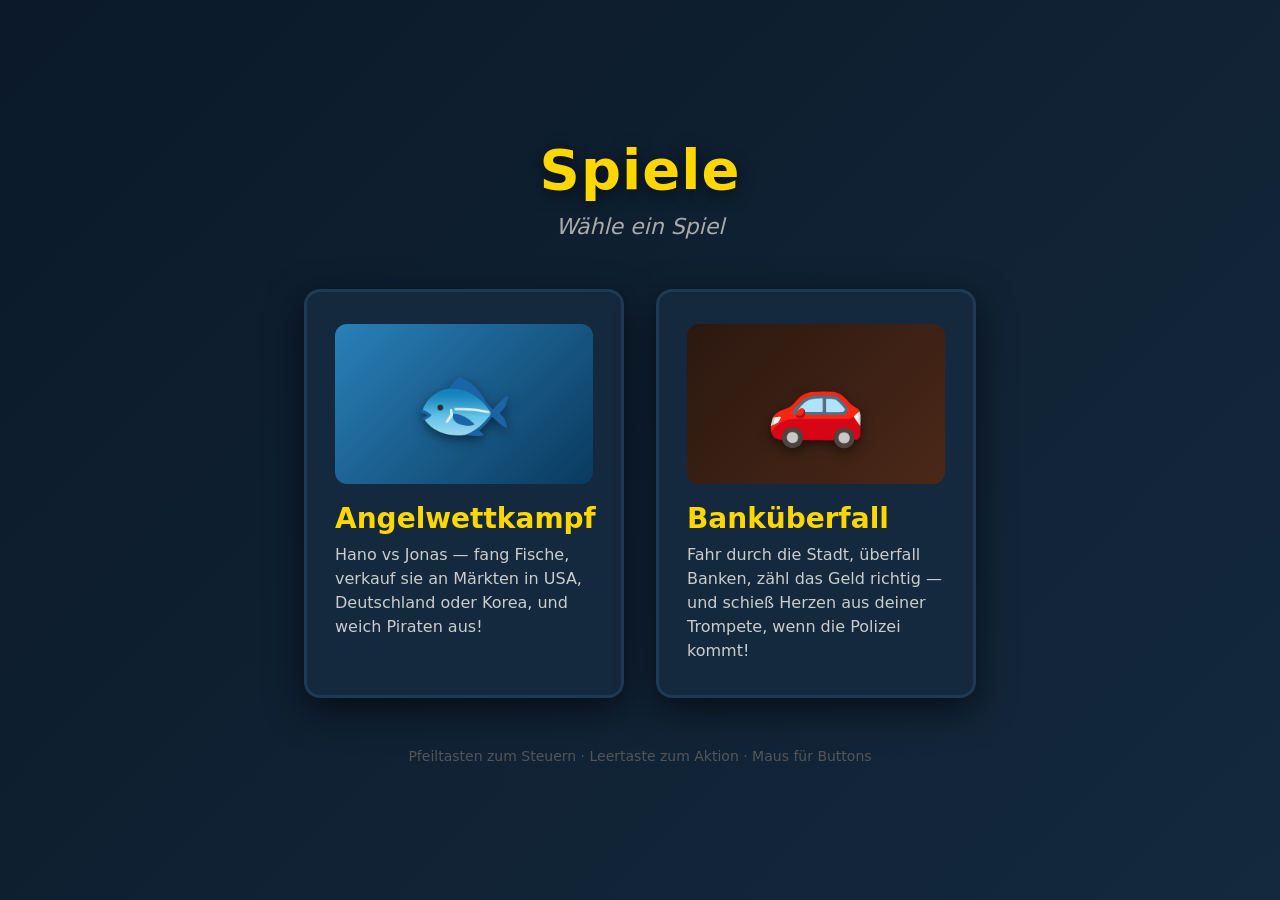
==== index.html @ 03f9c1c1 "Initial commit — Angelwettkampf & Banküberfall" ====
<!DOCTYPE html>
<html lang="de">
<head>
  <meta charset="UTF-8">
  <meta name="viewport" content="width=device-width, initial-scale=1.0">
  <title>Spiele — Hano & Jonas</title>
  <style>
    * { box-sizing: border-box; margin: 0; padding: 0; }

    body {
      background: linear-gradient(135deg, #0b1929 0%, #14293d 100%);
      color: #fff;
      font-family: -apple-system, BlinkMacSystemFont, "Segoe UI", system-ui, sans-serif;
      min-height: 100vh;
      display: flex;
      flex-direction: column;
      align-items: center;
      justify-content: center;
      padding: 40px 20px;
    }

    h1 {
      font-size: 56px;
      color: #ffd700;
      text-shadow: 0 4px 16px rgba(0, 0, 0, 0.6);
      margin-bottom: 12px;
      letter-spacing: 1px;
    }

    .subtitle {
      font-size: 22px;
      color: #aaa;
      margin-bottom: 50px;
      font-style: italic;
    }

    .game-grid {
      display: flex;
      gap: 32px;
      flex-wrap: wrap;
      justify-content: center;
    }

    .game-card {
      display: block;
      text-decoration: none;
      color: #fff;
      background: #14293d;
      border-radius: 16px;
      padding: 32px 28px;
      width: 320px;
      box-shadow: 0 12px 36px rgba(0, 0, 0, 0.6);
      border: 3px solid #1f3a55;
      transition: transform 0.15s, border-color 0.15s, box-shadow 0.15s;
    }

    .game-card:hover {
      transform: translateY(-6px) scale(1.02);
      border-color: #ffd700;
      box-shadow: 0 18px 44px rgba(255, 215, 0, 0.25);
    }

    .game-icon {
      width: 100%;
      height: 160px;
      border-radius: 12px;
      margin-bottom: 18px;
      display: flex;
      align-items: center;
      justify-content: center;
      font-size: 80px;
      font-weight: bold;
      text-shadow: 0 4px 12px rgba(0, 0, 0, 0.5);
    }

    .game-card.fishing .game-icon {
      background: linear-gradient(135deg, #2980b9 0%, #0a3a5e 100%);
      color: #67e8f9;
    }

    .game-card.bank .game-icon {
      background: linear-gradient(135deg, #2c1810 0%, #4a2818 100%);
      color: #ffd700;
    }

    .game-title {
      font-size: 28px;
      font-weight: bold;
      color: #ffd700;
      margin-bottom: 8px;
    }

    .game-desc {
      font-size: 16px;
      color: #ccc;
      line-height: 1.5;
    }

    .footer {
      margin-top: 50px;
      color: #555;
      font-size: 14px;
    }
  </style>
</head>
<body>
  <h1>Spiele</h1>
  <p class="subtitle">Wähle ein Spiel</p>

  <div class="game-grid">
    <a href="fishing.html" class="game-card fishing">
      <div class="game-icon">🐟</div>
      <div class="game-title">Angelwettkampf</div>
      <div class="game-desc">Hano vs Jonas — fang Fische, verkauf sie an Märkten in USA, Deutschland oder Korea, und weich Piraten aus!</div>
    </a>

    <a href="bank.html" class="game-card bank">
      <div class="game-icon">🚗</div>
      <div class="game-title">Banküberfall</div>
      <div class="game-desc">Fahr durch die Stadt, überfall Banken, zähl das Geld richtig — und schieß Herzen aus deiner Trompete, wenn die Polizei kommt!</div>
    </a>
  </div>

  <p class="footer">Pfeiltasten zum Steuern · Leertaste zum Aktion · Maus für Buttons</p>
</body>
</html>
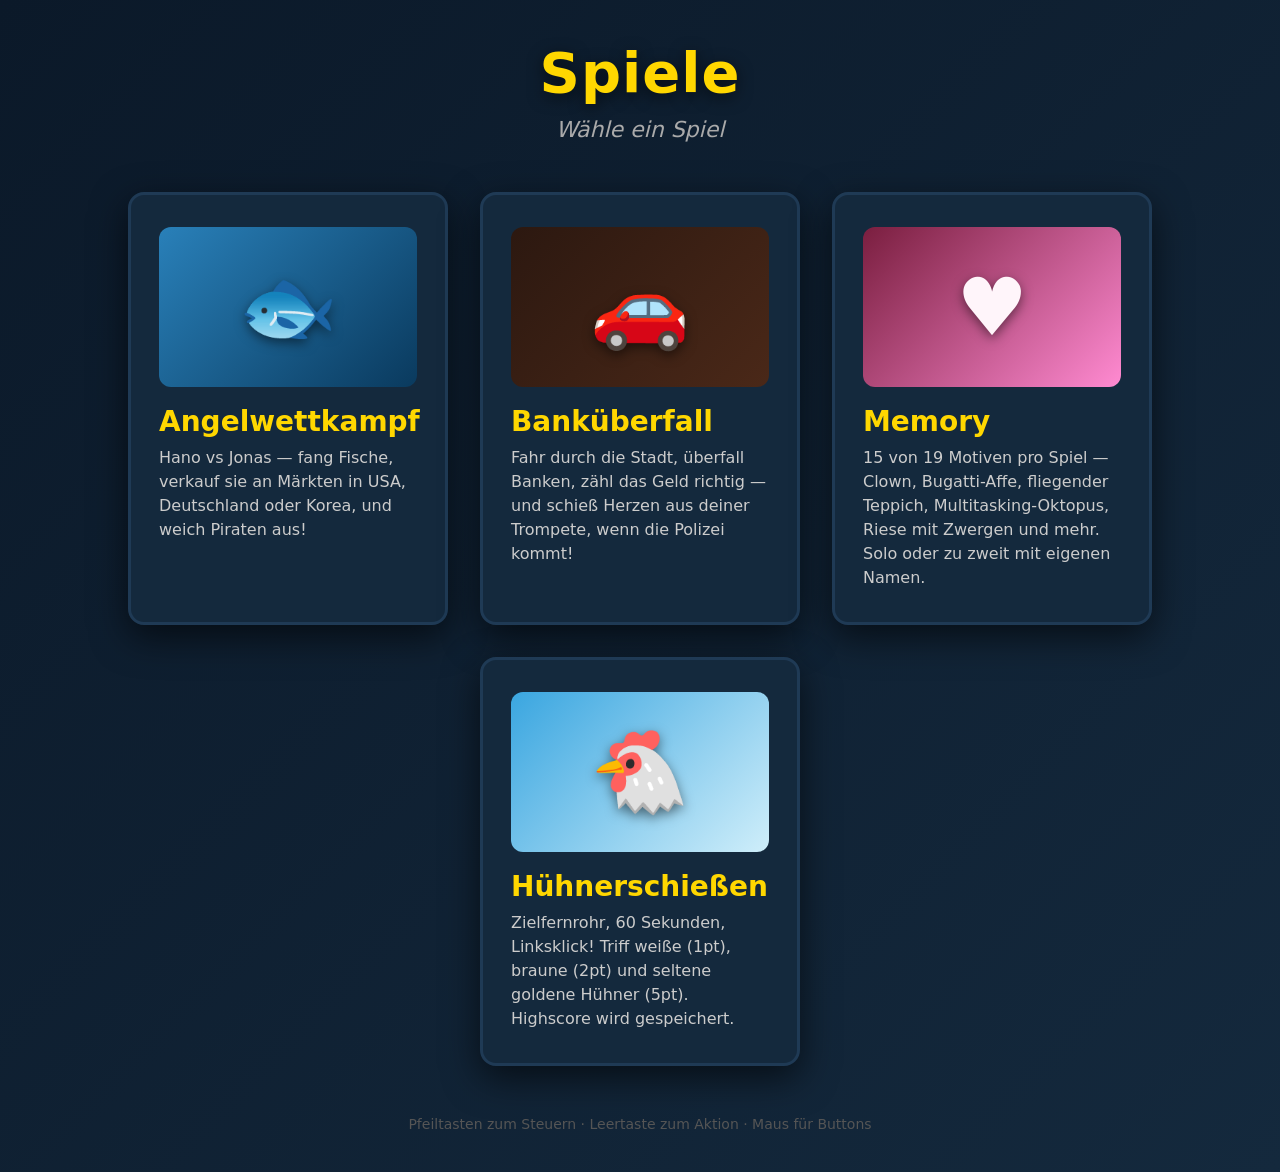
==== commit 0ef84b0a: "Add new games" ====
--- a/index.html
+++ b/index.html
@@ -83,6 +83,16 @@
       color: #ffd700;
     }
 
+    .game-card.memory .game-icon {
+      background: linear-gradient(135deg, #7a1e3f 0%, #ff8ad1 100%);
+      color: #fff5fa;
+    }
+
+    .game-card.chickens .game-icon {
+      background: linear-gradient(135deg, #3aa6e0 0%, #cfeefa 100%);
+      color: #ffd700;
+    }
+
     .game-title {
       font-size: 28px;
       font-weight: bold;
@@ -119,6 +129,18 @@
       <div class="game-title">Banküberfall</div>
       <div class="game-desc">Fahr durch die Stadt, überfall Banken, zähl das Geld richtig — und schieß Herzen aus deiner Trompete, wenn die Polizei kommt!</div>
     </a>
+
+    <a href="memory.html" class="game-card memory">
+      <div class="game-icon">♥</div>
+      <div class="game-title">Memory</div>
+      <div class="game-desc">15 von 19 Motiven pro Spiel — Clown, Bugatti-Affe, fliegender Teppich, Multitasking-Oktopus, Riese mit Zwergen und mehr. Solo oder zu zweit mit eigenen Namen.</div>
+    </a>
+
+    <a href="chickens.html" class="game-card chickens">
+      <div class="game-icon">🐔</div>
+      <div class="game-title">Hühnerschießen</div>
+      <div class="game-desc">Zielfernrohr, 60 Sekunden, Linksklick! Triff weiße (1pt), braune (2pt) und seltene goldene Hühner (5pt). Highscore wird gespeichert.</div>
+    </a>
   </div>
 
   <p class="footer">Pfeiltasten zum Steuern · Leertaste zum Aktion · Maus für Buttons</p>
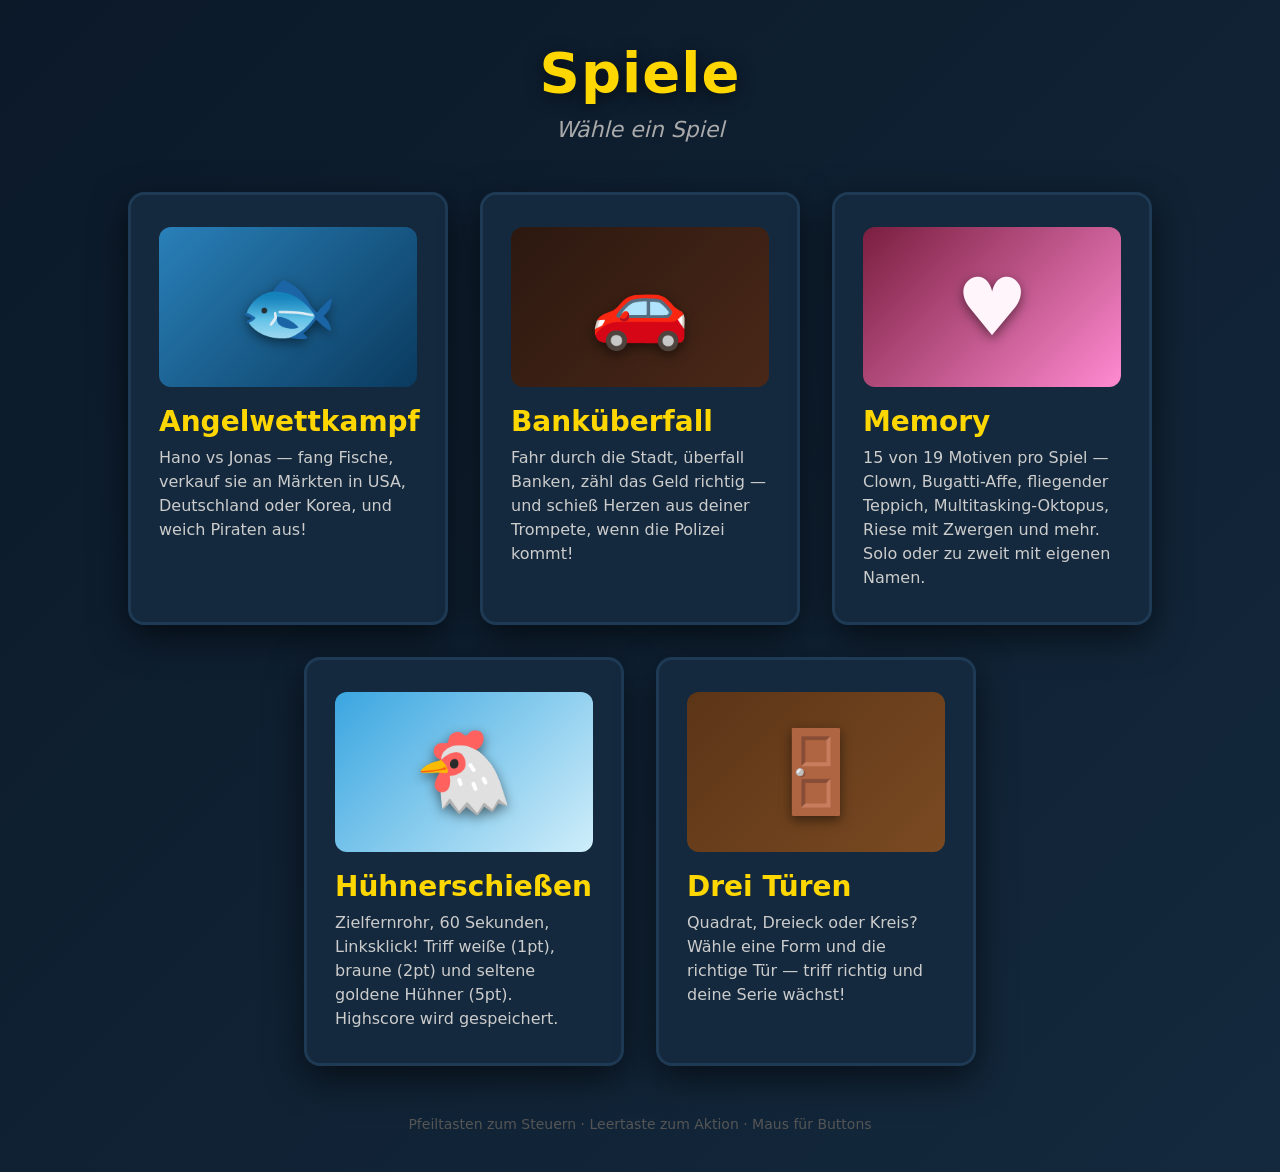
==== commit 6cb3b062: "Add 'Drei Türen' shape-guessing game Player picks a shape (square/triangle/circle) and a door; guess" ====
--- a/index.html
+++ b/index.html
@@ -93,6 +93,11 @@
       color: #ffd700;
     }
 
+    .game-card.doors .game-icon {
+      background: linear-gradient(135deg, #5c3517 0%, #7a4a22 100%);
+      color: #ffd700;
+    }
+
     .game-title {
       font-size: 28px;
       font-weight: bold;
@@ -141,6 +146,12 @@
       <div class="game-title">Hühnerschießen</div>
       <div class="game-desc">Zielfernrohr, 60 Sekunden, Linksklick! Triff weiße (1pt), braune (2pt) und seltene goldene Hühner (5pt). Highscore wird gespeichert.</div>
     </a>
+
+    <a href="doors.html" class="game-card doors">
+      <div class="game-icon">🚪</div>
+      <div class="game-title">Drei Türen</div>
+      <div class="game-desc">Quadrat, Dreieck oder Kreis? Wähle eine Form und die richtige Tür — triff richtig und deine Serie wächst!</div>
+    </a>
   </div>
 
   <p class="footer">Pfeiltasten zum Steuern · Leertaste zum Aktion · Maus für Buttons</p>
